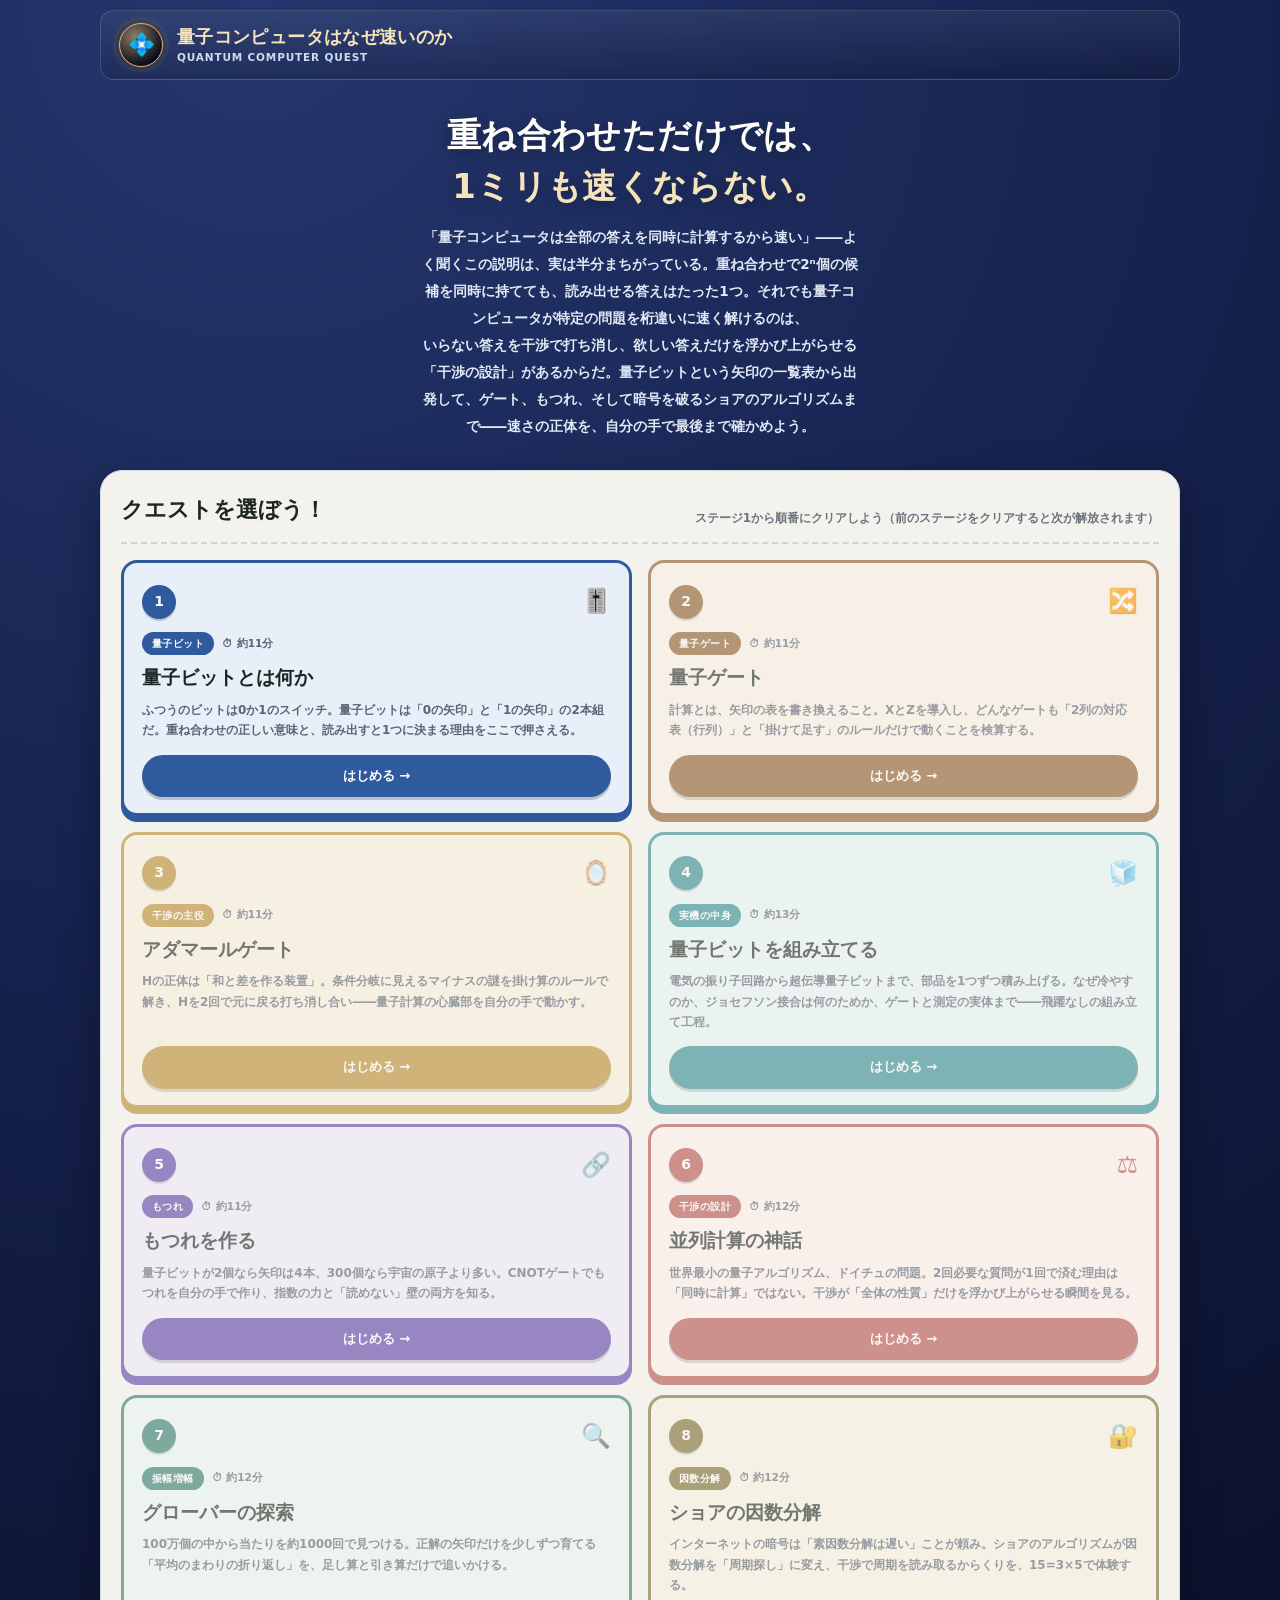
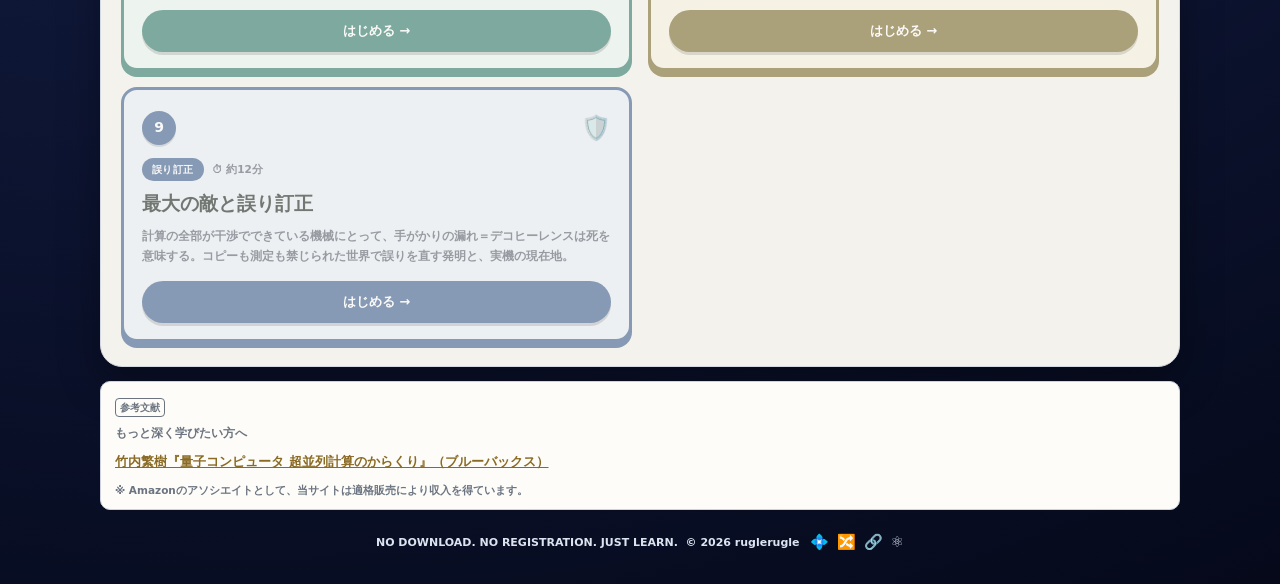
==== index.html @ 3d2bbf70 "feat: 「掛け算のルール」を確立するためSTAGE2を分割、STAGE3アダマールゲートを新設（全9ステージ） Hの説明が「0なら両方に配る、1なら片方に−」という入り口別の記述に なっており、ゲ" ====
<!DOCTYPE html>
<html lang="ja">
<head>
<meta charset="UTF-8">
<meta name="viewport" content="width=device-width, initial-scale=1.0">
<meta name="theme-color" content="#16224e">
<!-- Google tag (gtag.js) -->
<script async src="https://www.googletagmanager.com/gtag/js?id=G-9RTQCP2HXM"></script>
<script>
  window.dataLayer = window.dataLayer || [];
  function gtag(){dataLayer.push(arguments);}
  gtag('js', new Date());
  gtag('config', 'G-9RTQCP2HXM');
</script>
<title>量子コンピュータはなぜ速いのか ― 仕組みを中身から理解する 全9ステージの無料学習ゲーム</title>
<meta name="description" content="「量子コンピュータは全部の答えを同時に計算するから速い」――その説明は半分まちがい。量子ビット・量子ゲート・もつれ・ドイチュのアルゴリズム・グローバーの探索・ショアの因数分解・誤り訂正まで、速さの正体＝干渉の設計を自分の手で確かめる全9ステージの無料学習サイト。ねこ博士とうさ美が案内します。">
<link rel="canonical" href="https://ruglerugle.github.io/quantum-computer/">
<meta property="og:type" content="website">
<meta property="og:site_name" content="量子コンピュータはなぜ速いのか">
<meta property="og:locale" content="ja_JP">
<meta property="og:title" content="量子コンピュータはなぜ速いのか ― 仕組みを中身から理解する">
<meta property="og:description" content="重ね合わせただけでは速くならない。速さの正体＝干渉の設計を、量子ビットからショアの因数分解まで自分の手で確かめる全9ステージ。">
<meta property="og:url" content="https://ruglerugle.github.io/quantum-computer/">
<meta property="og:image" content="https://ruglerugle.github.io/quantum-computer/images/ogp.png">
<meta name="twitter:card" content="summary_large_image">
<link rel="icon" type="image/png" href="images/favicon.png">
<link rel="stylesheet" href="design-system.css">
<script type="application/ld+json">
{
  "@context": "https://schema.org",
  "@type": "LearningResource",
  "name": "量子コンピュータはなぜ速いのか ― 仕組みを中身から理解する",
  "alternateName": "QUANTUM COMPUTER QUEST",
  "description": "量子コンピュータの速さの正体を、量子ビット（矢印の一覧表）・量子ゲート・超伝導量子ビットの実機の仕組み・もつれ・ドイチュのアルゴリズム・グローバーの探索・ショアの因数分解・デコヒーレンスと誤り訂正まで、論理の飛躍なく導く学習サイト。全9ステージ。",
  "url": "https://ruglerugle.github.io/quantum-computer/",
  "inLanguage": "ja",
  "learningResourceType": "learning activity",
  "educationalLevel": "中学生以上",
  "teaches": "量子計算（量子ビット・重ね合わせ・量子ゲート・もつれ・量子アルゴリズム・グローバー探索・ショアの因数分解・量子誤り訂正）",
  "isAccessibleForFree": true,
  "author": { "@type": "Person", "name": "ruglerugle" }
}
</script>
</head>
<body>
<div class="shell">
  <nav class="topbar" aria-label="サイト情報">
    <span class="brand-badge" aria-hidden="true">💠</span>
    <span class="brand-copy">
      <strong>量子コンピュータはなぜ速いのか</strong>
      <small>QUANTUM COMPUTER QUEST</small>
    </span>
  </nav>

  <header class="hero">
    <div class="hero-copy">
      <h1><span class="line">重ね合わせただけでは、</span><span class="line accent">1ミリも速くならない。</span></h1>
      <p>「量子コンピュータは全部の答えを同時に計算するから速い」――よく聞くこの説明は、実は半分まちがっている。重ね合わせで2ⁿ個の候補を同時に持てても、読み出せる答えはたった1つ。それでも量子コンピュータが特定の問題を桁違いに速く解けるのは、<span class="nowrap">いらない答えを干渉で打ち消し、</span><span class="nowrap">欲しい答えだけを浮かび上がらせる</span>「干渉の設計」があるからだ。量子ビットという矢印の一覧表から出発して、ゲート、もつれ、そして暗号を破るショアのアルゴリズムまで――速さの正体を、自分の手で最後まで確かめよう。</p>
    </div>
  </header>

  <main>
    <section class="board" aria-labelledby="quest-heading">
      <div class="board-head">
        <div><h2 id="quest-heading">クエストを選ぼう！</h2></div>
        <p>ステージ1から順番にクリアしよう（前のステージをクリアすると次が解放されます）</p>
      </div>

      <div class="quest-grid">
        <a class="quest-card" href="stage1.html" data-stage="1" style="--accent:#2f5a9e;--accent-bg:#e9eff8">
          <div class="q-top"><span class="q-num">1</span><span class="q-suit" aria-hidden="true">🎚️</span></div>
          <div class="q-meta"><span class="q-tag">量子ビット</span><span class="q-time">⏱ 約11分</span></div>
          <div class="q-title">量子ビットとは何か</div>
          <p class="q-desc">ふつうのビットは0か1のスイッチ。量子ビットは「0の矢印」と「1の矢印」の2本組だ。重ね合わせの正しい意味と、読み出すと1つに決まる理由をここで押さえる。</p>
          <span class="q-cta">はじめる →</span>
        </a>

        <a class="quest-card" href="stage2.html" data-stage="2" style="--accent:#8a5a2a;--accent-bg:#f8f0e3">
          <div class="q-top"><span class="q-num">2</span><span class="q-suit" aria-hidden="true">🔀</span></div>
          <div class="q-meta"><span class="q-tag">量子ゲート</span><span class="q-time">⏱ 約11分</span></div>
          <div class="q-title">量子ゲート</div>
          <p class="q-desc">計算とは、矢印の表を書き換えること。XとZを導入し、どんなゲートも「2列の対応表（行列）」と「掛けて足す」のルールだけで動くことを検算する。</p>
          <span class="q-cta">はじめる →</span>
        </a>

        <a class="quest-card" href="stage3.html" data-stage="3" style="--accent:#b98a2e;--accent-bg:#f8f0dc">
          <div class="q-top"><span class="q-num">3</span><span class="q-suit" aria-hidden="true">🪞</span></div>
          <div class="q-meta"><span class="q-tag">干渉の主役</span><span class="q-time">⏱ 約11分</span></div>
          <div class="q-title">アダマールゲート</div>
          <p class="q-desc">Hの正体は「和と差を作る装置」。条件分岐に見えるマイナスの謎を掛け算のルールで解き、Hを2回で元に戻る打ち消し合い――量子計算の心臓部を自分の手で動かす。</p>
          <span class="q-cta">はじめる →</span>
        </a>


        <a class="quest-card" href="stage4.html" data-stage="4" style="--accent:#2f8a8f;--accent-bg:#e6f5f5">
          <div class="q-top"><span class="q-num">4</span><span class="q-suit" aria-hidden="true">🧊</span></div>
          <div class="q-meta"><span class="q-tag">実機の中身</span><span class="q-time">⏱ 約13分</span></div>
          <div class="q-title">量子ビットを組み立てる</div>
          <p class="q-desc">電気の振り子回路から超伝導量子ビットまで、部品を1つずつ積み上げる。なぜ冷やすのか、ジョセフソン接合は何のためか、ゲートと測定の実体まで――飛躍なしの組み立て工程。</p>
          <span class="q-cta">はじめる →</span>
        </a>

        <a class="quest-card" href="stage5.html" data-stage="5" style="--accent:#5b3fa6;--accent-bg:#efe9f9">
          <div class="q-top"><span class="q-num">5</span><span class="q-suit" aria-hidden="true">🔗</span></div>
          <div class="q-meta"><span class="q-tag">もつれ</span><span class="q-time">⏱ 約11分</span></div>
          <div class="q-title">もつれを作る</div>
          <p class="q-desc">量子ビットが2個なら矢印は4本、300個なら宇宙の原子より多い。CNOTゲートでもつれを自分の手で作り、指数の力と「読めない」壁の両方を知る。</p>
          <span class="q-cta">はじめる →</span>
        </a>

        <a class="quest-card" href="stage6.html" data-stage="6" style="--accent:#b5504a;--accent-bg:#fdefed">
          <div class="q-top"><span class="q-num">6</span><span class="q-suit" aria-hidden="true">⚖️</span></div>
          <div class="q-meta"><span class="q-tag">干渉の設計</span><span class="q-time">⏱ 約12分</span></div>
          <div class="q-title">並列計算の神話</div>
          <p class="q-desc">世界最小の量子アルゴリズム、ドイチュの問題。2回必要な質問が1回で済む理由は「同時に計算」ではない。干渉が「全体の性質」だけを浮かび上がらせる瞬間を見る。</p>
          <span class="q-cta">はじめる →</span>
        </a>

        <a class="quest-card" href="stage7.html" data-stage="7" style="--accent:#2f7a6b;--accent-bg:#e9f5f1">
          <div class="q-top"><span class="q-num">7</span><span class="q-suit" aria-hidden="true">🔍</span></div>
          <div class="q-meta"><span class="q-tag">振幅増幅</span><span class="q-time">⏱ 約12分</span></div>
          <div class="q-title">グローバーの探索</div>
          <p class="q-desc">100万個の中から当たりを約1000回で見つける。正解の矢印だけを少しずつ育てる「平均のまわりの折り返し」を、足し算と引き算だけで追いかける。</p>
          <span class="q-cta">はじめる →</span>
        </a>

        <a class="quest-card" href="stage8.html" data-stage="8" style="--accent:#7a6a2f;--accent-bg:#f7f3e2">
          <div class="q-top"><span class="q-num">8</span><span class="q-suit" aria-hidden="true">🔐</span></div>
          <div class="q-meta"><span class="q-tag">因数分解</span><span class="q-time">⏱ 約12分</span></div>
          <div class="q-title">ショアの因数分解</div>
          <p class="q-desc">インターネットの暗号は「素因数分解は遅い」ことが頼み。ショアのアルゴリズムが因数分解を「周期探し」に変え、干渉で周期を読み取るからくりを、15=3×5で体験する。</p>
          <span class="q-cta">はじめる →</span>
        </a>

        <a class="quest-card" href="stage9.html" data-stage="9" style="--accent:#3f6191;--accent-bg:#eaf0f8">
          <div class="q-top"><span class="q-num">9</span><span class="q-suit" aria-hidden="true">🛡️</span></div>
          <div class="q-meta"><span class="q-tag">誤り訂正</span><span class="q-time">⏱ 約12分</span></div>
          <div class="q-title">最大の敵と誤り訂正</div>
          <p class="q-desc">計算の全部が干渉でできている機械にとって、手がかりの漏れ＝デコヒーレンスは死を意味する。コピーも測定も禁じられた世界で誤りを直す発明と、実機の現在地。</p>
          <span class="q-cta">はじめる →</span>
        </a>

      </div>
    </section>

    <div id="book-recommend"></div>
  </main>

  <footer>
    <p>NO DOWNLOAD. NO REGISTRATION. JUST LEARN. &nbsp;© <span id="year"></span> ruglerugle</p>
    <div class="footer-suits" aria-hidden="true"><span>💠</span><span>🔀</span><span>🔗</span><span>⚛</span></div>
  </footer>
</div>

<script>
  document.getElementById("year").textContent = new Date().getFullYear();
</script>
<script src="js/progress.js"></script>
<script>QC.initCoverPage();</script>
</body>
</html>
---- design-system.css ----
/* ============================================================
   QUEST TEMPLATE — design system
   フェルト×クリーム紙×ゴールドを基調にした、学習クエスト系サイトの
   見た目だけを抜き出した共通デザインシステム。
   クイズ判定・進捗管理・ダイアログ内容などのロジックは含まない。
   色を変えたいときは :root の変数だけ差し替えればOK。
   ============================================================ */

*,*::before,*::after{box-sizing:border-box;margin:0;padding:0}
html{-webkit-text-size-adjust:100%;text-size-adjust:100%;scroll-behavior:smooth}
html,body{max-width:100vw;overflow-x:hidden}

:root{
  /* ベース配色（デコヒーレンスカラー：霧の青緑×オレンジ）。差し替えればテーマが丸ごと変わる */
  --bg1:#16224e;--bg2:#25376e;--bg3:#05091a;
  --paper:#f4f2ec;--paper2:#fdfcf8;--ink:#1c2622;--muted:#6b7480;--line:#ccd3de;
  --gold:#e3b563;--gold-dark:#8a6a24;--gold-light:#f5e3ba;
  --felt:#1b2a5a;--felt-dark:#070c20;
  --ok:#2f9e5c;--ok-bg:#e6f5ec;--ok-bd:#8fd1ab;
  --ng:#c8433f;--ng-bg:#fbe9e8;--ng-bd:#e79a97;
  --shadow:0 16px 40px rgba(0,0,0,.35);
  --r:10px;--r-lg:16px;
  --f:system-ui,-apple-system,"Hiragino Sans","Yu Gothic",sans-serif;
}

body{
  font-family:var(--f);color:var(--ink);font-weight:600;min-height:100vh;line-height:1.7;
  background:radial-gradient(circle at 20% 0%,var(--bg2) 0,var(--bg1) 40%,var(--bg3) 100%);
}
a{color:inherit}
button,a{-webkit-tap-highlight-color:transparent}

/* ==========================================================
   1. ページ共通シェル（内側ページ：ヘッダー＋サイドバー＋メイン）
   ========================================================== */
.app-shell{min-height:100vh;display:flex;flex-direction:column;gap:12px;padding:10px 12px 24px}

/* ヘッダー */
.game-header{display:flex;align-items:center;gap:18px;flex-wrap:wrap;color:#fff;padding:10px 16px;
  background:linear-gradient(180deg,rgba(255,255,255,.06),rgba(0,0,0,.14));border-radius:12px;border:1px solid rgba(255,255,255,.15)}
.brand{display:flex;flex-direction:column;gap:2px;min-width:220px}
/* brand-title の中にホームバッジ(アイコン)を入れると、それ自体がトップへ戻るボタンになる */
.brand-title{display:flex;align-items:center;gap:9px;font-size:22px;font-weight:950;letter-spacing:.02em;color:var(--gold);text-shadow:0 2px 0 rgba(0,0,0,.4)}
.brand-sub{font-size:12.5px;font-weight:800;color:#d9e4f5}
.head-progress-wrap{flex:1;min-width:160px;display:flex;flex-direction:column;gap:4px}
.head-progress-label{font-size:11.5px;color:#cfdcf0;font-weight:800}
.head-progress{height:14px;background:rgba(255,255,255,.18);border-radius:999px;overflow:hidden;box-shadow:inset 0 2px 4px rgba(0,0,0,.3)}
.head-progress-fill{height:100%;width:0;background:linear-gradient(90deg,#f0d9a4,var(--gold-dark));border-radius:999px;transition:width .4s}
.head-reset{padding:9px 14px;border:1.5px solid rgba(255,255,255,.55);border-radius:8px;background:rgba(0,0,0,.2);color:#fff;font-size:12.5px;font-weight:800;cursor:pointer;white-space:nowrap}
.head-reset:hover{background:rgba(255,255,255,.12)}
a.head-reset{text-decoration:none;display:inline-flex;align-items:center}
/* 円形バッジ（ブランドアイコン兼トップへ戻るボタン） */
.head-reset.home-badge{width:38px;height:38px;flex-shrink:0;padding:0;border-radius:50%;justify-content:center;background:radial-gradient(circle at 35% 30%, rgba(227,181,99,.5), rgba(5,9,26,1) 75%);border:1.5px solid var(--gold);box-shadow:0 0 0 3px rgba(0,0,0,.25),0 0 10px -2px var(--gold);font-size:18px}
.head-reset.home-badge:hover{box-shadow:0 0 0 3px rgba(0,0,0,.25),0 0 16px 0 var(--gold);background:rgba(0,0,0,.12);transform:translateY(-2px) scale(1.07)}
.header-actions{display:flex;align-items:center;gap:10px;margin-left:auto;flex-shrink:0}

/* レイアウト（サイドバー折りたたみ対応のオフキャンバス方式） */
.game-layout{display:grid;grid-template-columns:230px minmax(0,1fr);gap:14px;align-items:start;transition:grid-template-columns .25s ease}
.side-backdrop{display:none}

/* サイドバー */
.side-panel{background:linear-gradient(180deg,rgba(24,36,84,.92),rgba(5,8,24,.95));border:1px solid rgba(255,255,255,.16);
  border-radius:12px;box-shadow:var(--shadow);overflow:hidden;position:sticky;top:10px;transition:width .25s ease}
.side-head{padding:12px 14px;font-size:13px;font-weight:900;color:#eaf0fa;border-bottom:1px solid rgba(255,255,255,.14);
  display:flex;align-items:center;gap:8px;min-height:20px}
.side-head-text{white-space:nowrap}
.side-toggle{width:32px;height:28px;border:1px solid rgba(255,255,255,.28);border-radius:7px;background:rgba(255,255,255,.10);
  color:#eaf6f2;font-weight:950;font-size:16px;cursor:pointer;line-height:1;flex-shrink:0}
.side-list{display:flex;flex-direction:column}
.side-item{display:flex;align-items:center;gap:10px;padding:11px 14px;border-bottom:1px solid rgba(255,255,255,.09);
  color:#c8d4e8;cursor:pointer;user-select:none;touch-action:manipulation;min-width:0}
.side-item:hover{background:rgba(255,255,255,.06)}
.side-item.active{background:rgba(227,181,99,.22);box-shadow:inset 3px 0 0 var(--gold)}
.side-item.locked{opacity:.45;cursor:not-allowed}
.side-icon{font-size:16px;width:20px;text-align:center;flex-shrink:0}
.side-text{min-width:0}
.side-main{font-size:12.5px;font-weight:900;line-height:1.3;color:#fff;white-space:nowrap;overflow:hidden;text-overflow:ellipsis}
.side-sub{font-size:10.5px;color:#a9b8d5;margin-top:1px;white-space:nowrap;overflow:hidden;text-overflow:ellipsis}

.app-shell.side-collapsed .game-layout{grid-template-columns:64px minmax(0,1fr)}
.app-shell.side-collapsed .side-panel{width:64px}
.app-shell.side-collapsed .side-head{justify-content:center;padding:8px 6px}
.app-shell.side-collapsed .side-head-text{display:none}
.app-shell.side-collapsed .side-item{justify-content:center;padding:11px 6px}
.app-shell.side-collapsed .side-item .side-text{display:none}

@media(min-width:901px){
  .app-shell.side-collapsed .game-layout{grid-template-columns:230px minmax(0,1fr) !important}
  .app-shell.side-collapsed .side-panel{width:auto !important}
  .app-shell.side-collapsed .side-head{justify-content:space-between !important;padding:12px 14px !important}
  .app-shell.side-collapsed .side-head-text{display:block !important}
  .app-shell.side-collapsed .side-item{justify-content:flex-start !important;padding:11px 14px !important}
  .app-shell.side-collapsed .side-item .side-text{display:block !important}
}
@media(max-width:900px){
  .game-layout{grid-template-columns:64px minmax(0,1fr);gap:8px}
  .app-shell:not(.side-collapsed) .game-layout{grid-template-columns:210px minmax(0,1fr)}
  .side-panel{position:sticky;top:8px}
}
@media(max-width:700px){
  .game-layout{grid-template-columns:1fr}
  .app-shell.side-collapsed .game-layout,
  .app-shell:not(.side-collapsed) .game-layout{grid-template-columns:1fr}
  .side-panel{position:fixed;top:0;left:0;width:min(82vw,300px);height:100vh;height:100dvh;
    border-radius:0;transform:translateX(-100%);transition:transform .25s ease;
    box-shadow:10px 0 30px rgba(0,0,0,.45);overflow-y:auto;z-index:80}
  .app-shell.side-collapsed .side-panel{transform:translateX(-100%)}
  .app-shell:not(.side-collapsed) .side-panel{transform:translateX(0)}
  .side-backdrop{display:none;position:fixed;inset:0;background:rgba(6,12,18,.55);z-index:70}
  .app-shell:not(.side-collapsed) .side-backdrop{display:block}
  .game-header{padding:8px 12px}
}

/* メインエリア */
.main-area{background:var(--paper);border:1px solid #d3d9e2;border-radius:12px;padding:18px 18px 20px;box-shadow:var(--shadow);min-height:520px;min-width:0}
.chapter-head{margin-bottom:12px}
.chapter-badge{display:inline-block;background:linear-gradient(#f0dcae,#d8b169);color:#3a2c0e;border-radius:7px;
  padding:4px 11px;font-size:12px;font-weight:950;letter-spacing:.02em;margin-right:8px;box-shadow:0 2px 0 rgba(0,0,0,.15)}
.chapter-title{display:inline;font-size:20px;font-weight:950;color:#1c2f2b}
.chapter-sub{font-size:13px;color:var(--muted);margin-top:4px;font-weight:700}

/* ==========================================================
   2. キャラクター対話（吹き出し）
   .dialog-avatar.mentor / .dialog-avatar.student で色分け。
   画像を使う場合は中に <img> を入れる（object-fit:contain）。
   ========================================================== */
.dialogue-scene{display:flex;flex-direction:column;gap:8px;margin:14px 0 16px}
.dialog-row{display:grid;grid-template-columns:88px minmax(0,1fr);gap:12px;align-items:stretch;border:1px solid var(--line);background:var(--paper2);border-radius:10px;padding:10px 12px;box-shadow:0 2px 0 rgba(0,0,0,.04)}
.dialog-row.right{grid-template-columns:minmax(0,1fr) 88px}
.dialog-row.right .dialog-character{order:2}
.dialog-row.right .dialog-bubble{order:1}
.dialog-character{display:flex;flex-direction:column;align-items:center;justify-content:center;gap:0;min-width:0}
.dialog-avatar{position:relative;z-index:1;width:75px;height:96px;border-radius:10px;display:flex;align-items:center;justify-content:center;font-size:34px;box-shadow:0 3px 6px rgba(0,0,0,.18);flex-shrink:0;overflow:hidden}
.dialog-avatar.mentor{background:linear-gradient(#fde3d6,#f7c2a4)}
.dialog-avatar.student{background:linear-gradient(#dcefe9,#b9dcd0)}
.dialog-avatar img{width:100%;height:100%;object-fit:contain}
.dialog-name{position:relative;z-index:2;margin-top:-8px;padding:3px 10px;border-radius:7px;color:#fff;font-weight:900;font-size:11px;line-height:1.2;box-shadow:0 2px 0 rgba(0,0,0,.16);white-space:nowrap;text-align:center}
.dialog-name.mentor{background:linear-gradient(#f0b868,#c19a3a)}
.dialog-name.student{background:linear-gradient(#5cc2ab,#2f8f78)}
.dialog-bubble{position:relative;align-self:center;background:var(--paper);border:1px solid var(--line);border-radius:12px;padding:11px 14px;color:var(--ink);font-size:14.5px;line-height:1.75;font-weight:700;min-height:56px;align-content:center}
.dialog-bubble::before{content:"";position:absolute;left:-10px;top:50%;transform:translateY(-50%);width:0;height:0;border-top:8px solid transparent;border-bottom:8px solid transparent;border-right:10px solid var(--line)}
.dialog-bubble::after{content:"";position:absolute;left:-8px;top:50%;transform:translateY(-50%);width:0;height:0;border-top:7px solid transparent;border-bottom:7px solid transparent;border-right:9px solid var(--paper)}
.dialog-row.right .dialog-bubble::before{left:auto;right:-10px;border-right:0;border-left:10px solid var(--line)}
.dialog-row.right .dialog-bubble::after{left:auto;right:-8px;border-right:0;border-left:9px solid var(--paper)}
@media (max-width:700px){
  .dialog-row,.dialog-row.right{grid-template-columns:70px minmax(0,1fr);padding:8px;gap:8px}
  .dialog-row.right .dialog-character{order:0}
  .dialog-row.right .dialog-bubble{order:1}
  .dialog-avatar{width:59px;height:76px;font-size:27px}
  .dialog-name{font-size:9.5px;padding:3px 7px;margin-top:-6px}
  .dialog-bubble{font-size:14px;padding:9px 11px;min-height:0}
  .dialog-row.right .dialog-bubble::before{left:-10px;right:auto;border-left:0;border-right:10px solid var(--line)}
  .dialog-row.right .dialog-bubble::after{left:-8px;right:auto;border-left:0;border-right:9px solid var(--paper)}
}

/* ==========================================================
   3. ミッションボックス／ボタン／選択肢（クイズの見た目のみ。判定ロジックは含まない）
   ========================================================== */
.mission-box{background:linear-gradient(180deg,#edf6f2,#dcede5);border:1px solid #b1d2c6;border-radius:10px;padding:12px 14px;margin-bottom:14px}
.mission-label{font-size:11.5px;font-weight:950;color:#2e7060;margin-bottom:3px}
.mission-text{font-size:13.5px;color:#1a332c;font-weight:700;line-height:1.6}
.mission-status{display:inline-block;margin-top:8px;padding:3px 11px;border-radius:999px;font-size:11.5px;font-weight:900;
  background:#d6e7df;color:#2e7060}
.mission-status.ok{background:var(--ok-bg);color:var(--ok);border:1px solid var(--ok-bd)}

/* ステージクリア演出・クリアバッジ */
.stage-clear-banner{margin:18px 0 4px;text-align:center;font-size:24px;font-weight:950;color:var(--gold-dark);letter-spacing:.04em;animation:clear-pop .5s cubic-bezier(.2,1.6,.4,1)}
@keyframes clear-pop{0%{transform:scale(.3);opacity:0}100%{transform:scale(1);opacity:1}}
.quest-card.cleared::after{content:"🏅";position:absolute;top:-12px;right:-8px;font-size:26px;filter:drop-shadow(0 2px 3px rgba(0,0,0,.3))}
@media (prefers-reduced-motion:reduce){.stage-clear-banner{animation:none}}

.stage-nav{display:flex;justify-content:flex-end;gap:10px;margin-top:18px;flex-wrap:wrap}
.btn{border:1px solid #b5c3bb;background:#fff;border-radius:8px;padding:.65rem 1.2rem;font-size:13.5px;cursor:pointer;
  color:var(--ink);font-family:var(--f);font-weight:800;touch-action:manipulation;-webkit-tap-highlight-color:transparent}
.btn:hover{background:#edf3ef}
.btn:disabled{opacity:.4;cursor:not-allowed}
a.btn{text-decoration:none;display:inline-flex;align-items:center}
.btn-primary{background:linear-gradient(#d9b269,#8a6a24);border-color:#6d5518;color:#fff;box-shadow:0 3px 0 #4a3a0e}
.btn-primary:hover{opacity:.92;background:linear-gradient(#d9b269,#8a6a24)}
.btn-primary:disabled{opacity:.4;cursor:not-allowed;box-shadow:none}

.choice-list{display:flex;flex-wrap:wrap;gap:8px;margin-top:10px}
.choice-btn{border:1.5px solid #accdbf;background:#fff;border-radius:8px;padding:.55rem 1rem;font-size:14px;font-weight:800;
  cursor:pointer;color:#1f4a3c;touch-action:manipulation;text-align:left}
.choice-btn:hover{background:#ecf6f1}
.choice-btn.choice-ok{background:var(--ok-bg);border-color:var(--ok-bd);color:var(--ok)}
.choice-btn.choice-ng{background:var(--ng-bg);border-color:var(--ng-bd);color:var(--ng)}
/* 色だけに頼らない正誤表示（色覚特性への配慮） */
.choice-btn.choice-ok::before{content:"✓ "}
.choice-btn.choice-ng::before{content:"✗ "}
/* スクリーンリーダー専用テキスト */
.sr-only{position:absolute;width:1px;height:1px;padding:0;margin:-1px;overflow:hidden;clip:rect(0 0 0 0);white-space:nowrap;border:0}
.quiz-q{font-size:14.5px;font-weight:850;color:#1c2f2b;margin-top:4px}
.quiz-head{font-size:14px;font-weight:950;color:#1c2f2b;margin:18px 0 10px;padding-top:10px;border-top:1px dashed var(--line)}
.quiz-card{background:linear-gradient(180deg,#fff,var(--paper2));border:1px solid var(--line);border-radius:10px;padding:12px 14px;margin-bottom:10px}
.quiz-explain{margin-top:9px;font-size:13.5px;line-height:1.6;color:#1a332c;background:#edf6f2;border:1px solid #b1d2c6;border-radius:8px;padding:8px 10px}

/* ==========================================================
   4.5 SVG図解ボックス（relativity-quest 独自拡張）
   ========================================================== */
.diagram-box{background:var(--paper2);border:1px solid var(--line);border-radius:12px;padding:14px;margin:16px 0;text-align:center}
.diagram-box svg{max-width:min(100%,460px);height:auto}
.diagram-caption{font-size:12.5px;color:var(--muted);margin-top:8px;font-weight:700;line-height:1.6}
.formula-box{background:#edf6f2;border:1px solid #b1d2c6;border-radius:10px;padding:14px 16px;margin:12px 0;font-size:14px;line-height:1.85;color:#1a332c;font-weight:700;overflow-x:auto}
/* 各ステップは折り返しても頭が分かるよう、ぶら下げインデント＋行間で区切る */
.formula-box .step{display:block;margin-bottom:11px;padding-left:1.3em;text-indent:-1.3em;word-break:keep-all;overflow-wrap:break-word}
.formula-box .step.multi{padding-left:0;text-indent:0}
.formula-box .step.multi .item{display:inline-block;max-width:100%;padding-left:1.3em;text-indent:-1.3em;word-break:keep-all;overflow-wrap:break-word}
.formula-box .step:last-child{margin-bottom:0}
/* 折り返しても項目の切れ目が分かるよう、2つめ以降に区切り線を引く */
.formula-box .step + .step{border-top:1px dashed #c0dbd0;padding-top:11px}
/* 途中で割れると読めなくなる項だけ、折り返しを禁じる */
.formula-box .nw{white-space:nowrap}
/* 幅の狭い画面では、見出しと式を別の行に分ける */
.formula-box br.wbr{display:none}
@media(max-width:480px){ .formula-box br.wbr{display:inline} }
@media(max-width:480px){
  .formula-box{font-size:13.5px;padding:12px 13px;line-height:1.8}
  .formula-box .step{margin-bottom:12px}
  .app-shell.side-collapsed{padding-left:0;padding-right:0}
  .app-shell.side-collapsed .main-area{padding-left:8px;padding-right:8px;border-left:none;border-right:none;border-radius:0}
}

/* ==========================================================
   5. 終了画面／外部リンク案内
   ========================================================== */
#book-recommend{margin-top:14px;background:var(--paper2);border:1px solid var(--line);border-radius:10px;padding:10px 14px;box-shadow:0 2px 0 rgba(0,0,0,.04)}
#book-recommend:empty{display:none}
.book-recommend-label{display:inline-block;font-size:10px;font-weight:900;color:var(--muted);border:1px solid var(--muted);border-radius:4px;padding:0 4px;margin:0 0 6px}
.book-recommend-body{display:flex;align-items:center;gap:12px}
.book-recommend-lead{font-size:12px;color:var(--muted);margin:0 0 4px;font-weight:700}
#book-recommend a{font-size:13px;color:var(--gold-dark);font-weight:900;text-decoration:underline}
.book-recommend-note{margin-top:7px;font-size:10.5px;color:var(--muted);font-weight:700}

.recap-list{display:flex;flex-direction:column;gap:10px;margin:4px 0 8px}
.recap-item{display:flex;align-items:flex-start;gap:12px;padding:12px 14px;background:var(--paper2);border:1px solid var(--line);border-radius:10px}
.recap-num{flex-shrink:0;width:26px;height:26px;border-radius:50%;background:linear-gradient(#d9b269,#8a6a24);color:#fff;font-weight:900;font-size:12px;display:flex;align-items:center;justify-content:center;margin-top:1px}
.recap-body{font-size:13px;line-height:1.7}
.recap-title{font-weight:900;color:var(--ink)}
.recap-desc{color:var(--muted);font-weight:700}
.complete-actions{display:flex;gap:12px;flex-wrap:wrap;justify-content:center;margin-top:20px}

/* ==========================================================
   6. トップ（ポータル）ページ：ヒーロー＋クエストカード
   ========================================================== */
.shell{width:min(1080px,calc(100% - 32px));margin:0 auto;padding:10px 0 28px}

.topbar{display:flex;align-items:center;gap:14px;flex-wrap:wrap;color:#fff;padding:12px 18px;margin-bottom:16px;
  background:linear-gradient(180deg,rgba(255,255,255,.06),rgba(0,0,0,.14));border-radius:14px;border:1px solid rgba(255,255,255,.15)}
.brand-badge{width:44px;height:44px;flex-shrink:0;border-radius:50%;display:flex;align-items:center;justify-content:center;font-size:22px;
  background:radial-gradient(circle at 35% 30%,rgba(227,181,99,.55),rgba(5,9,26,1) 75%);border:1.5px solid var(--gold);
  box-shadow:0 0 0 3px rgba(0,0,0,.25),0 0 10px -2px var(--gold)}
.brand-copy{display:flex;flex-direction:column;line-height:1.25}
.brand-copy strong{font-size:18px;font-weight:900;letter-spacing:.02em;color:var(--gold-light)}
.brand-copy small{margin-top:2px;font-size:10.5px;font-weight:800;letter-spacing:.08em;color:#cfdcf0}

.hero{position:relative;display:flex;align-items:flex-end;justify-content:center;gap:18px;padding:14px 10px 10px;text-align:center}
.hero-mascot{width:104px;height:auto;flex-shrink:0;filter:drop-shadow(0 10px 14px rgba(0,0,0,.35))}
.hero-copy{max-width:560px}
.hero h1{color:#fffdf7;font-size:clamp(22px,4.6vw,34px);font-weight:900;line-height:1.5;letter-spacing:.01em;
  text-shadow:0 4px 16px rgba(0,0,0,.3)}
.hero h1 .line{display:block}
.hero h1 .accent{color:var(--gold-light)}
.hero p{max-width:440px;margin:12px auto 0;color:#e2e9f5;font-size:13.5px;font-weight:700;line-height:2}
.nowrap{white-space:nowrap}

.board{margin-top:20px;padding:20px 20px 24px;background:var(--paper);border:1px solid #d3d9e2;border-radius:22px;box-shadow:var(--shadow)}
.board-head{display:flex;align-items:flex-end;justify-content:space-between;gap:16px;flex-wrap:wrap;margin-bottom:16px;
  padding-bottom:14px;border-bottom:2.5px dashed var(--line)}
.board-head h2{font-size:22px;font-weight:900;color:var(--ink)}
.board-head p{font-size:12px;font-weight:700;color:var(--muted)}

.quest-grid{display:grid;grid-template-columns:repeat(2,minmax(0,1fr));gap:16px}
.quest-card{
  --accent:var(--gold-dark);--accent-bg:#f2ede0;
  position:relative;display:flex;flex-direction:column;gap:10px;padding:18px 18px 16px;
  border-radius:var(--r-lg);border:3px solid var(--accent);background:var(--accent-bg);
  color:var(--ink);text-decoration:none;box-shadow:0 6px 0 var(--accent);
  transition:transform .16s ease,box-shadow .16s ease;
}
.quest-card:hover,.quest-card:focus-visible{transform:translateY(-3px);box-shadow:0 9px 0 var(--accent);outline:none}
.quest-card:active{transform:translateY(3px);box-shadow:0 2px 0 var(--accent)}
.quest-card.locked{opacity:.6;cursor:default;box-shadow:0 6px 0 var(--accent)}
.quest-card.locked:hover{transform:none;box-shadow:0 6px 0 var(--accent)}

.q-top{display:flex;align-items:center;gap:10px}
.q-num{width:34px;height:34px;flex-shrink:0;border-radius:50%;display:flex;align-items:center;justify-content:center;
  background:var(--accent);color:#fff;font-weight:900;font-size:14px;box-shadow:0 2px 0 rgba(0,0,0,.18)}
.q-suit{margin-left:auto;font-size:24px;color:var(--accent)}
.q-title{font-size:19px;font-weight:900;line-height:1.3}
.q-meta{display:flex;align-items:center;gap:8px;flex-wrap:wrap}
.q-tag{display:inline-block;width:fit-content;padding:3px 10px;border-radius:999px;background:var(--accent);color:#fff;
  font-size:10px;font-weight:900;letter-spacing:.04em}
.q-time{font-size:10.5px;font-weight:800;color:#5c6472}
.q-desc{font-size:12px;font-weight:700;color:#5c6472;line-height:1.7;flex:1}
.q-cta{margin-top:4px;display:inline-flex;align-items:center;justify-content:center;gap:6px;padding:10px 0;border-radius:999px;
  background:var(--accent);color:#fff;font-size:13px;font-weight:900;box-shadow:0 3px 0 rgba(0,0,0,.2)}

footer{margin-top:20px;display:flex;flex-wrap:wrap;align-items:center;justify-content:center;gap:10px;
  color:#dce4f0;font-size:11px;font-weight:700;text-align:center}
.footer-suits{display:flex;gap:8px;font-size:15px;color:#cfd8e6}

@media (max-width:780px){
  .hero-mascot{display:none}
  .hero h1{font-size:clamp(17px,5.6vw,32px)}
}
@media (max-width:760px){
  .quest-grid{grid-template-columns:1fr}
  .hero{gap:8px;padding-top:10px}
  .board{padding:16px 14px 18px;border-radius:18px}
}
@media (prefers-reduced-motion:reduce){
  html{scroll-behavior:auto}
  *,*::before,*::after{transition-duration:.01ms!important}
}
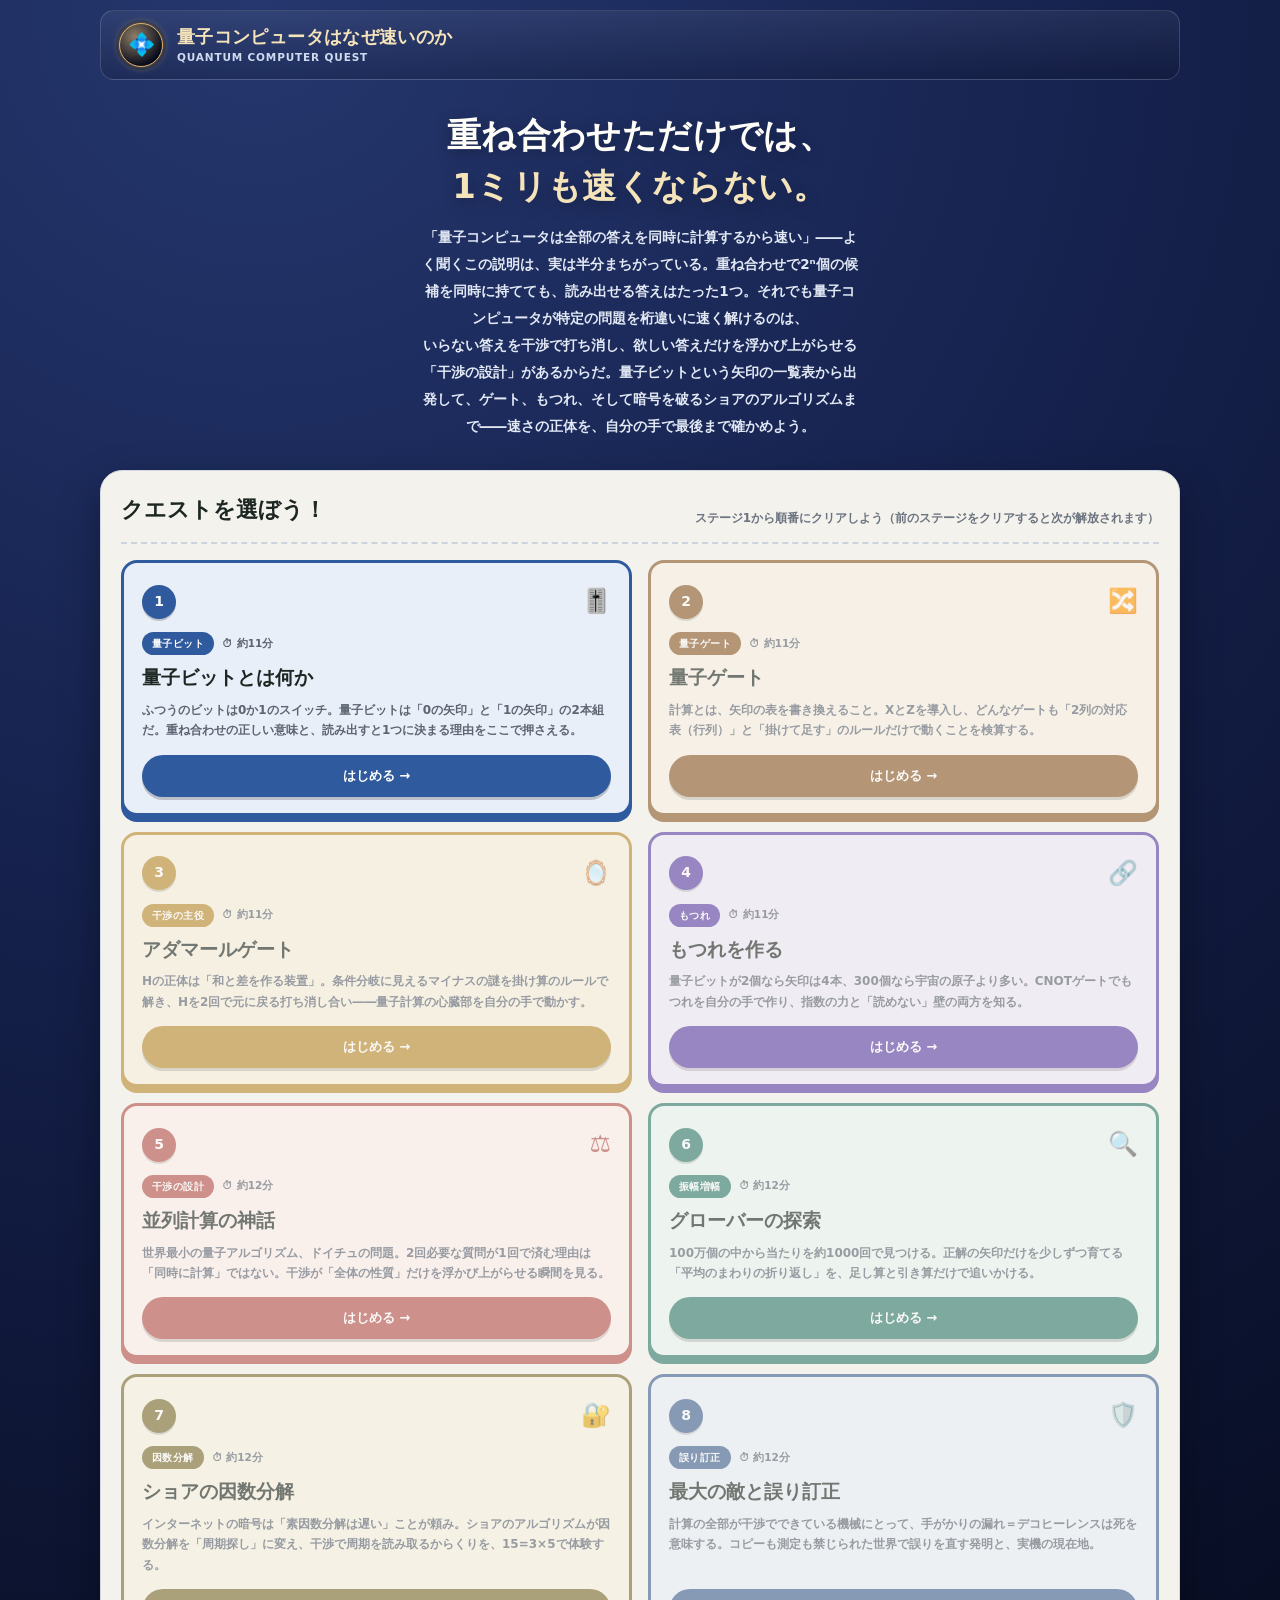
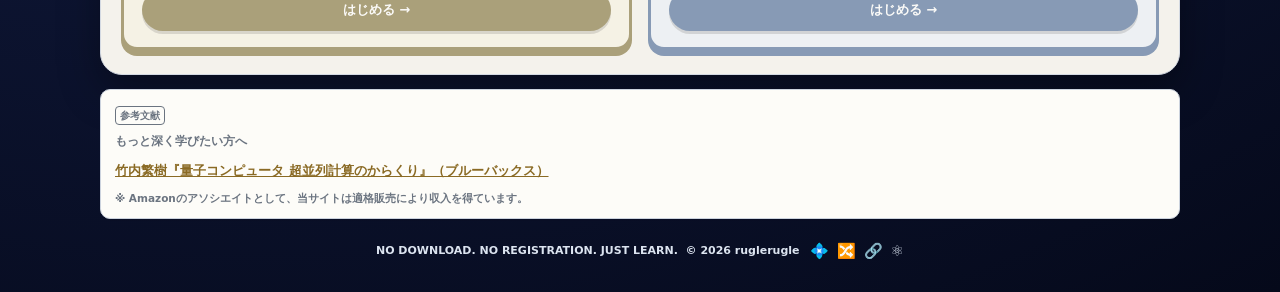
==== commit 5ade8df3: "refactor: 実機ステージを削除し9→8ステージ化・バグ修正・リンク接続 旧stage4「量子ビットを組み立てる」を削除しquantum-hardwareに全面委譲 （旧stage5〜9を新4〜" ====
--- a/index.html
+++ b/index.html
@@ -12,14 +12,14 @@
   gtag('js', new Date());
   gtag('config', 'G-9RTQCP2HXM');
 </script>
-<title>量子コンピュータはなぜ速いのか ― 仕組みを中身から理解する 全9ステージの無料学習ゲーム</title>
-<meta name="description" content="「量子コンピュータは全部の答えを同時に計算するから速い」――その説明は半分まちがい。量子ビット・量子ゲート・もつれ・ドイチュのアルゴリズム・グローバーの探索・ショアの因数分解・誤り訂正まで、速さの正体＝干渉の設計を自分の手で確かめる全9ステージの無料学習サイト。ねこ博士とうさ美が案内します。">
+<title>量子コンピュータはなぜ速いのか ― 仕組みを中身から理解する 全8ステージの無料学習ゲーム</title>
+<meta name="description" content="「量子コンピュータは全部の答えを同時に計算するから速い」――その説明は半分まちがい。量子ビット・量子ゲート・もつれ・ドイチュのアルゴリズム・グローバーの探索・ショアの因数分解・誤り訂正まで、速さの正体＝干渉の設計を自分の手で確かめる全8ステージの無料学習サイト。ねこ博士とうさ美が案内します。">
 <link rel="canonical" href="https://ruglerugle.github.io/quantum-computer/">
 <meta property="og:type" content="website">
 <meta property="og:site_name" content="量子コンピュータはなぜ速いのか">
 <meta property="og:locale" content="ja_JP">
 <meta property="og:title" content="量子コンピュータはなぜ速いのか ― 仕組みを中身から理解する">
-<meta property="og:description" content="重ね合わせただけでは速くならない。速さの正体＝干渉の設計を、量子ビットからショアの因数分解まで自分の手で確かめる全9ステージ。">
+<meta property="og:description" content="重ね合わせただけでは速くならない。速さの正体＝干渉の設計を、量子ビットからショアの因数分解まで自分の手で確かめる全8ステージ。">
 <meta property="og:url" content="https://ruglerugle.github.io/quantum-computer/">
 <meta property="og:image" content="https://ruglerugle.github.io/quantum-computer/images/ogp.png">
 <meta name="twitter:card" content="summary_large_image">
@@ -31,7 +31,7 @@
   "@type": "LearningResource",
   "name": "量子コンピュータはなぜ速いのか ― 仕組みを中身から理解する",
   "alternateName": "QUANTUM COMPUTER QUEST",
-  "description": "量子コンピュータの速さの正体を、量子ビット（矢印の一覧表）・量子ゲート・超伝導量子ビットの実機の仕組み・もつれ・ドイチュのアルゴリズム・グローバーの探索・ショアの因数分解・デコヒーレンスと誤り訂正まで、論理の飛躍なく導く学習サイト。全9ステージ。",
+  "description": "量子コンピュータの速さの正体を、量子ビット（矢印の一覧表）・量子ゲート・もつれ・ドイチュのアルゴリズム・グローバーの探索・ショアの因数分解・デコヒーレンスと誤り訂正まで、論理の飛躍なく導く学習サイト。全8ステージ。",
   "url": "https://ruglerugle.github.io/quantum-computer/",
   "inLanguage": "ja",
   "learningResourceType": "learning activity",
@@ -92,48 +92,40 @@
         </a>
 
 
-        <a class="quest-card" href="stage4.html" data-stage="4" style="--accent:#2f8a8f;--accent-bg:#e6f5f5">
-          <div class="q-top"><span class="q-num">4</span><span class="q-suit" aria-hidden="true">🧊</span></div>
-          <div class="q-meta"><span class="q-tag">実機の中身</span><span class="q-time">⏱ 約13分</span></div>
-          <div class="q-title">量子ビットを組み立てる</div>
-          <p class="q-desc">電気の振り子回路から超伝導量子ビットまで、部品を1つずつ積み上げる。なぜ冷やすのか、ジョセフソン接合は何のためか、ゲートと測定の実体まで――飛躍なしの組み立て工程。</p>
-          <span class="q-cta">はじめる →</span>
-        </a>
-
-        <a class="quest-card" href="stage5.html" data-stage="5" style="--accent:#5b3fa6;--accent-bg:#efe9f9">
-          <div class="q-top"><span class="q-num">5</span><span class="q-suit" aria-hidden="true">🔗</span></div>
+        <a class="quest-card" href="stage4.html" data-stage="4" style="--accent:#5b3fa6;--accent-bg:#efe9f9">
+          <div class="q-top"><span class="q-num">4</span><span class="q-suit" aria-hidden="true">🔗</span></div>
           <div class="q-meta"><span class="q-tag">もつれ</span><span class="q-time">⏱ 約11分</span></div>
           <div class="q-title">もつれを作る</div>
           <p class="q-desc">量子ビットが2個なら矢印は4本、300個なら宇宙の原子より多い。CNOTゲートでもつれを自分の手で作り、指数の力と「読めない」壁の両方を知る。</p>
           <span class="q-cta">はじめる →</span>
         </a>
 
-        <a class="quest-card" href="stage6.html" data-stage="6" style="--accent:#b5504a;--accent-bg:#fdefed">
-          <div class="q-top"><span class="q-num">6</span><span class="q-suit" aria-hidden="true">⚖️</span></div>
+        <a class="quest-card" href="stage5.html" data-stage="5" style="--accent:#b5504a;--accent-bg:#fdefed">
+          <div class="q-top"><span class="q-num">5</span><span class="q-suit" aria-hidden="true">⚖️</span></div>
           <div class="q-meta"><span class="q-tag">干渉の設計</span><span class="q-time">⏱ 約12分</span></div>
           <div class="q-title">並列計算の神話</div>
           <p class="q-desc">世界最小の量子アルゴリズム、ドイチュの問題。2回必要な質問が1回で済む理由は「同時に計算」ではない。干渉が「全体の性質」だけを浮かび上がらせる瞬間を見る。</p>
           <span class="q-cta">はじめる →</span>
         </a>
 
-        <a class="quest-card" href="stage7.html" data-stage="7" style="--accent:#2f7a6b;--accent-bg:#e9f5f1">
-          <div class="q-top"><span class="q-num">7</span><span class="q-suit" aria-hidden="true">🔍</span></div>
+        <a class="quest-card" href="stage6.html" data-stage="6" style="--accent:#2f7a6b;--accent-bg:#e9f5f1">
+          <div class="q-top"><span class="q-num">6</span><span class="q-suit" aria-hidden="true">🔍</span></div>
           <div class="q-meta"><span class="q-tag">振幅増幅</span><span class="q-time">⏱ 約12分</span></div>
           <div class="q-title">グローバーの探索</div>
           <p class="q-desc">100万個の中から当たりを約1000回で見つける。正解の矢印だけを少しずつ育てる「平均のまわりの折り返し」を、足し算と引き算だけで追いかける。</p>
           <span class="q-cta">はじめる →</span>
         </a>
 
-        <a class="quest-card" href="stage8.html" data-stage="8" style="--accent:#7a6a2f;--accent-bg:#f7f3e2">
-          <div class="q-top"><span class="q-num">8</span><span class="q-suit" aria-hidden="true">🔐</span></div>
+        <a class="quest-card" href="stage7.html" data-stage="7" style="--accent:#7a6a2f;--accent-bg:#f7f3e2">
+          <div class="q-top"><span class="q-num">7</span><span class="q-suit" aria-hidden="true">🔐</span></div>
           <div class="q-meta"><span class="q-tag">因数分解</span><span class="q-time">⏱ 約12分</span></div>
           <div class="q-title">ショアの因数分解</div>
           <p class="q-desc">インターネットの暗号は「素因数分解は遅い」ことが頼み。ショアのアルゴリズムが因数分解を「周期探し」に変え、干渉で周期を読み取るからくりを、15=3×5で体験する。</p>
           <span class="q-cta">はじめる →</span>
         </a>
 
-        <a class="quest-card" href="stage9.html" data-stage="9" style="--accent:#3f6191;--accent-bg:#eaf0f8">
-          <div class="q-top"><span class="q-num">9</span><span class="q-suit" aria-hidden="true">🛡️</span></div>
+        <a class="quest-card" href="stage8.html" data-stage="8" style="--accent:#3f6191;--accent-bg:#eaf0f8">
+          <div class="q-top"><span class="q-num">8</span><span class="q-suit" aria-hidden="true">🛡️</span></div>
           <div class="q-meta"><span class="q-tag">誤り訂正</span><span class="q-time">⏱ 約12分</span></div>
           <div class="q-title">最大の敵と誤り訂正</div>
           <p class="q-desc">計算の全部が干渉でできている機械にとって、手がかりの漏れ＝デコヒーレンスは死を意味する。コピーも測定も禁じられた世界で誤りを直す発明と、実機の現在地。</p>
--- a/design-system.css
+++ b/design-system.css
@@ -201,6 +201,8 @@
 .diagram-box{background:var(--paper2);border:1px solid var(--line);border-radius:12px;padding:14px;margin:16px 0;text-align:center}
 .diagram-box svg{max-width:min(100%,460px);height:auto}
 .diagram-caption{font-size:12.5px;color:var(--muted);margin-top:8px;font-weight:700;line-height:1.6}
+/* シミュレータ操作列のラベル（各ステージの .anim-ctrl 内で共通に使う） */
+.anim-ctrl .ctrl-label{font-size:11px;color:var(--muted);font-weight:700}
 .formula-box{background:#edf6f2;border:1px solid #b1d2c6;border-radius:10px;padding:14px 16px;margin:12px 0;font-size:14px;line-height:1.85;color:#1a332c;font-weight:700;overflow-x:auto}
 /* 各ステップは折り返しても頭が分かるよう、ぶら下げインデント＋行間で区切る */
 .formula-box .step{display:block;margin-bottom:11px;padding-left:1.3em;text-indent:-1.3em;word-break:keep-all;overflow-wrap:break-word}
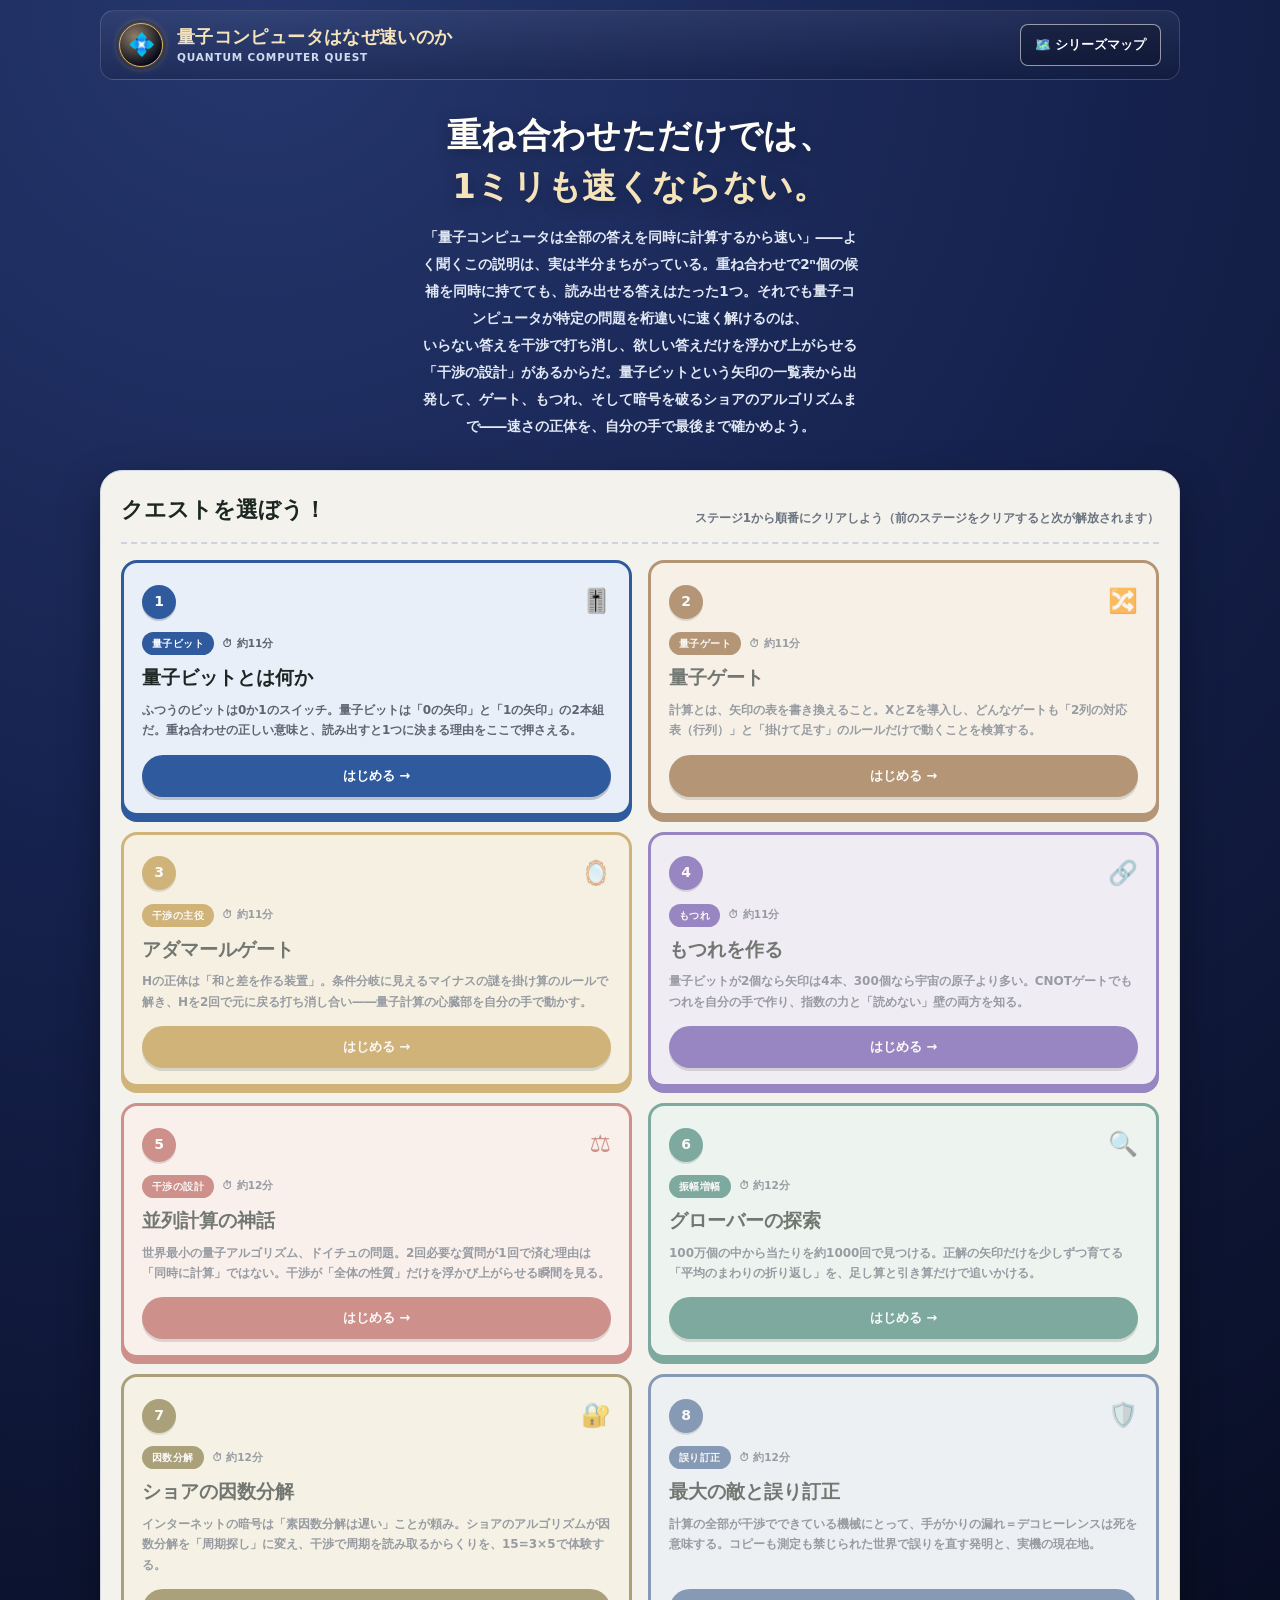
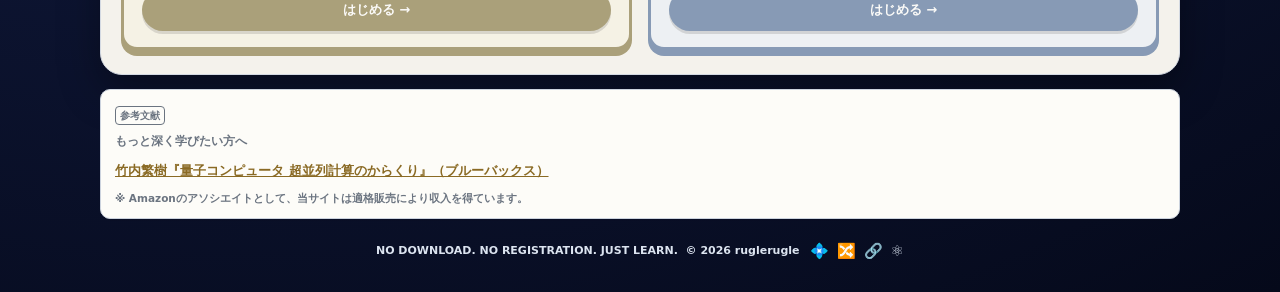
==== commit a444fb50: "feat: 全ページのヘッダーにシリーズマップへ戻るリンクを追加 Co-Authored-By: Claude Fable 5 <noreply@anthropic.com>" ====
--- a/index.html
+++ b/index.html
@@ -14,14 +14,14 @@
 </script>
 <title>量子コンピュータはなぜ速いのか ― 仕組みを中身から理解する 全8ステージの無料学習ゲーム</title>
 <meta name="description" content="「量子コンピュータは全部の答えを同時に計算するから速い」――その説明は半分まちがい。量子ビット・量子ゲート・もつれ・ドイチュのアルゴリズム・グローバーの探索・ショアの因数分解・誤り訂正まで、速さの正体＝干渉の設計を自分の手で確かめる全8ステージの無料学習サイト。ねこ博士とうさ美が案内します。">
-<link rel="canonical" href="https://ruglerugle.github.io/quantum-computer/">
+<link rel="canonical" href="https://quantum-mechanics.habatakijuku.com/quantum-computer/">
 <meta property="og:type" content="website">
 <meta property="og:site_name" content="量子コンピュータはなぜ速いのか">
 <meta property="og:locale" content="ja_JP">
 <meta property="og:title" content="量子コンピュータはなぜ速いのか ― 仕組みを中身から理解する">
 <meta property="og:description" content="重ね合わせただけでは速くならない。速さの正体＝干渉の設計を、量子ビットからショアの因数分解まで自分の手で確かめる全8ステージ。">
-<meta property="og:url" content="https://ruglerugle.github.io/quantum-computer/">
-<meta property="og:image" content="https://ruglerugle.github.io/quantum-computer/images/ogp.png">
+<meta property="og:url" content="https://quantum-mechanics.habatakijuku.com/quantum-computer/">
+<meta property="og:image" content="https://quantum-mechanics.habatakijuku.com/quantum-computer/images/ogp.png">
 <meta name="twitter:card" content="summary_large_image">
 <link rel="icon" type="image/png" href="images/favicon.png">
 <link rel="stylesheet" href="design-system.css">
@@ -32,7 +32,7 @@
   "name": "量子コンピュータはなぜ速いのか ― 仕組みを中身から理解する",
   "alternateName": "QUANTUM COMPUTER QUEST",
   "description": "量子コンピュータの速さの正体を、量子ビット（矢印の一覧表）・量子ゲート・もつれ・ドイチュのアルゴリズム・グローバーの探索・ショアの因数分解・デコヒーレンスと誤り訂正まで、論理の飛躍なく導く学習サイト。全8ステージ。",
-  "url": "https://ruglerugle.github.io/quantum-computer/",
+  "url": "https://quantum-mechanics.habatakijuku.com/quantum-computer/",
   "inLanguage": "ja",
   "learningResourceType": "learning activity",
   "educationalLevel": "中学生以上",
@@ -50,6 +50,7 @@
       <strong>量子コンピュータはなぜ速いのか</strong>
       <small>QUANTUM COMPUTER QUEST</small>
     </span>
+    <a class="head-reset" style="margin-left:auto" href="https://quantum-mechanics.habatakijuku.com/" title="量子クエスト集（シリーズマップ）へ">🗺️ シリーズマップ</a>
   </nav>
 
   <header class="hero">
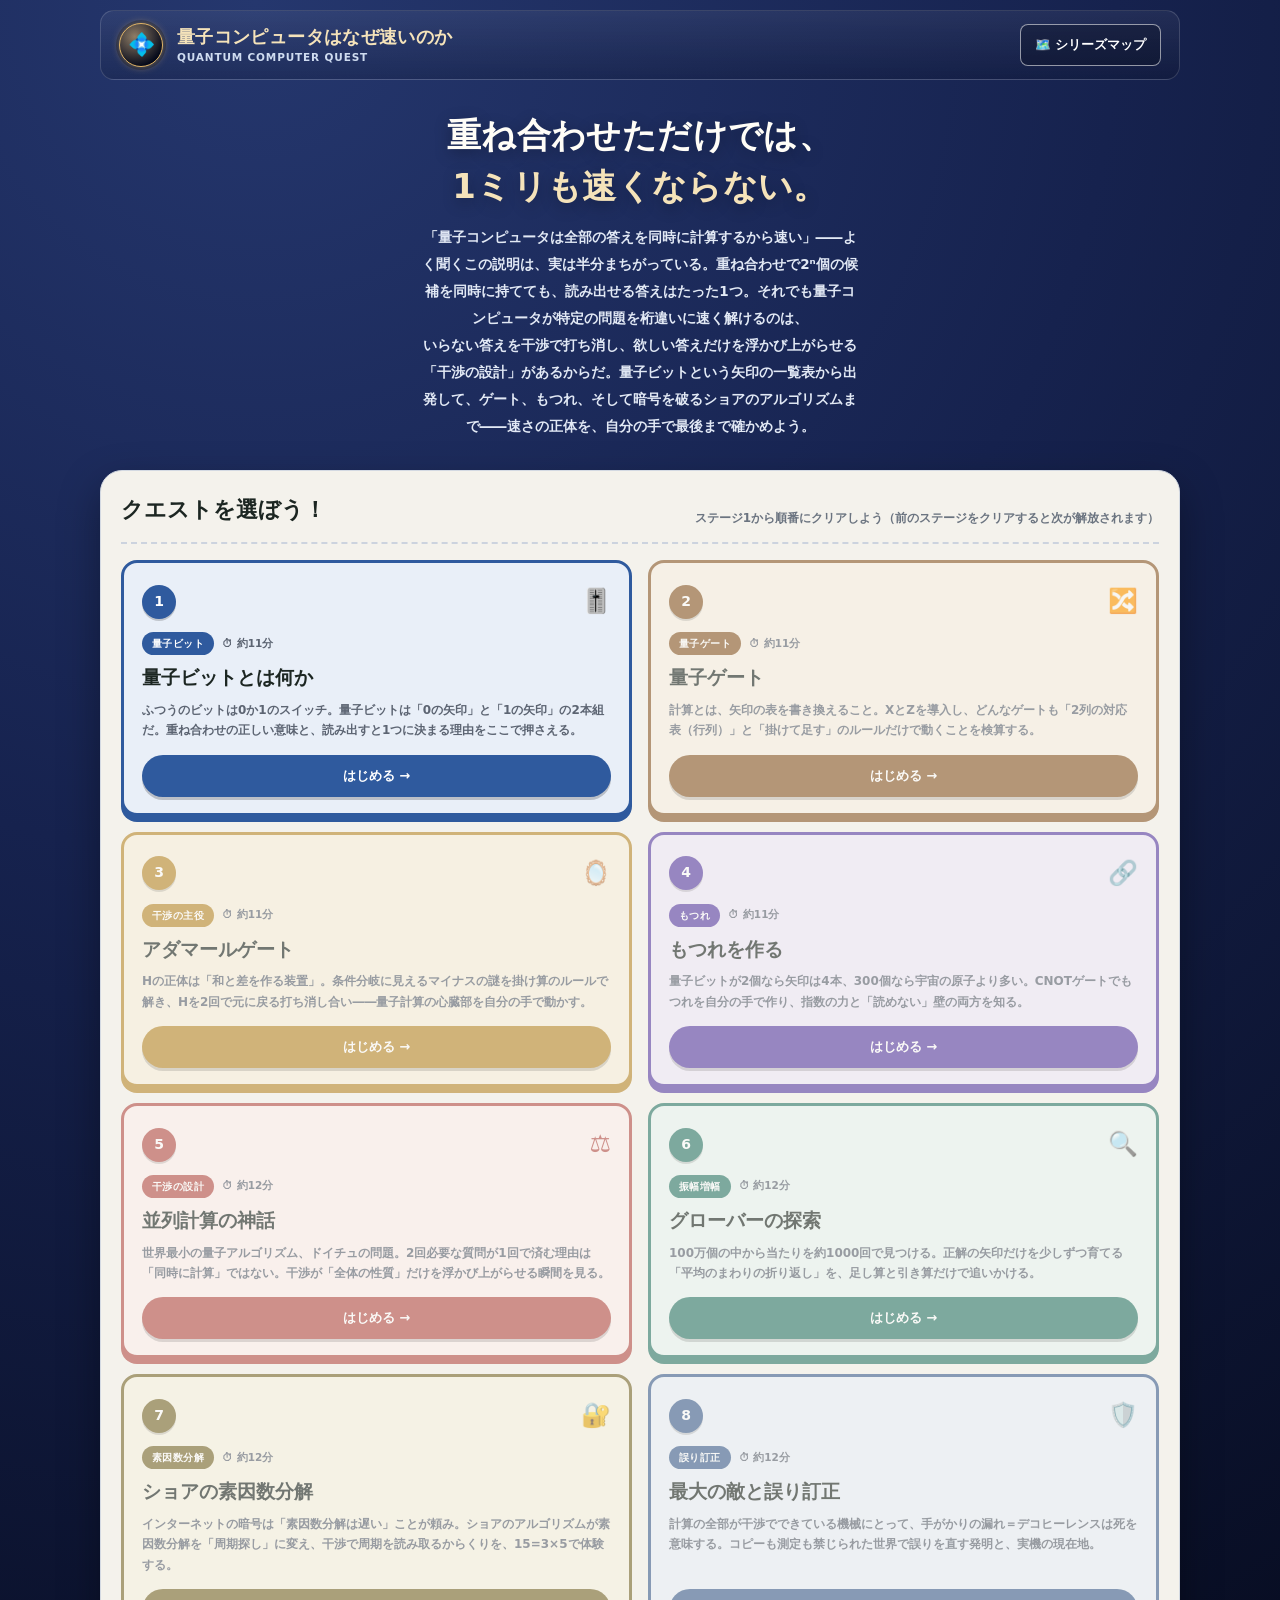
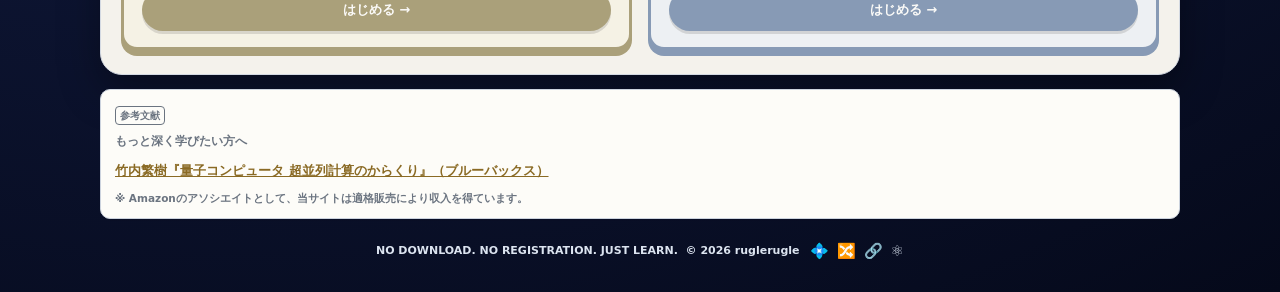
==== commit 645975fc: "fix: ショアのアルゴリズムの説明を「因数分解」から「素因数分解」に統一 Co-Authored-By: Claude Fable 5.1 <noreply@anthropic.com>" ====
--- a/index.html
+++ b/index.html
@@ -13,15 +13,17 @@
   gtag('config', 'G-9RTQCP2HXM');
 </script>
 <title>量子コンピュータはなぜ速いのか ― 仕組みを中身から理解する 全8ステージの無料学習ゲーム</title>
-<meta name="description" content="「量子コンピュータは全部の答えを同時に計算するから速い」――その説明は半分まちがい。量子ビット・量子ゲート・もつれ・ドイチュのアルゴリズム・グローバーの探索・ショアの因数分解・誤り訂正まで、速さの正体＝干渉の設計を自分の手で確かめる全8ステージの無料学習サイト。ねこ博士とうさ美が案内します。">
+<meta name="description" content="「量子コンピュータは全部の答えを同時に計算するから速い」――その説明は半分まちがい。量子ビット・量子ゲート・もつれ・ドイチュのアルゴリズム・グローバーの探索・ショアの素因数分解・誤り訂正まで、速さの正体＝干渉の設計を自分の手で確かめる全8ステージの無料学習サイト。ねこ博士とうさ美が案内します。">
 <link rel="canonical" href="https://quantum-mechanics.habatakijuku.com/quantum-computer/">
 <meta property="og:type" content="website">
 <meta property="og:site_name" content="量子コンピュータはなぜ速いのか">
 <meta property="og:locale" content="ja_JP">
 <meta property="og:title" content="量子コンピュータはなぜ速いのか ― 仕組みを中身から理解する">
-<meta property="og:description" content="重ね合わせただけでは速くならない。速さの正体＝干渉の設計を、量子ビットからショアの因数分解まで自分の手で確かめる全8ステージ。">
+<meta property="og:description" content="重ね合わせただけでは速くならない。速さの正体＝干渉の設計を、量子ビットからショアの素因数分解まで自分の手で確かめる全8ステージ。">
 <meta property="og:url" content="https://quantum-mechanics.habatakijuku.com/quantum-computer/">
 <meta property="og:image" content="https://quantum-mechanics.habatakijuku.com/quantum-computer/images/ogp.png">
+<meta property="og:image:width" content="1200">
+<meta property="og:image:height" content="630">
 <meta name="twitter:card" content="summary_large_image">
 <link rel="icon" type="image/png" href="images/favicon.png">
 <link rel="stylesheet" href="design-system.css">
@@ -31,12 +33,12 @@
   "@type": "LearningResource",
   "name": "量子コンピュータはなぜ速いのか ― 仕組みを中身から理解する",
   "alternateName": "QUANTUM COMPUTER QUEST",
-  "description": "量子コンピュータの速さの正体を、量子ビット（矢印の一覧表）・量子ゲート・もつれ・ドイチュのアルゴリズム・グローバーの探索・ショアの因数分解・デコヒーレンスと誤り訂正まで、論理の飛躍なく導く学習サイト。全8ステージ。",
+  "description": "量子コンピュータの速さの正体を、量子ビット（矢印の一覧表）・量子ゲート・もつれ・ドイチュのアルゴリズム・グローバーの探索・ショアの素因数分解・デコヒーレンスと誤り訂正まで、論理の飛躍なく導く学習サイト。全8ステージ。",
   "url": "https://quantum-mechanics.habatakijuku.com/quantum-computer/",
   "inLanguage": "ja",
   "learningResourceType": "learning activity",
   "educationalLevel": "中学生以上",
-  "teaches": "量子計算（量子ビット・重ね合わせ・量子ゲート・もつれ・量子アルゴリズム・グローバー探索・ショアの因数分解・量子誤り訂正）",
+  "teaches": "量子計算（量子ビット・重ね合わせ・量子ゲート・もつれ・量子アルゴリズム・グローバー探索・ショアの素因数分解・量子誤り訂正）",
   "isAccessibleForFree": true,
   "author": { "@type": "Person", "name": "ruglerugle" }
 }
@@ -119,9 +121,9 @@
 
         <a class="quest-card" href="stage7.html" data-stage="7" style="--accent:#7a6a2f;--accent-bg:#f7f3e2">
           <div class="q-top"><span class="q-num">7</span><span class="q-suit" aria-hidden="true">🔐</span></div>
-          <div class="q-meta"><span class="q-tag">因数分解</span><span class="q-time">⏱ 約12分</span></div>
-          <div class="q-title">ショアの因数分解</div>
-          <p class="q-desc">インターネットの暗号は「素因数分解は遅い」ことが頼み。ショアのアルゴリズムが因数分解を「周期探し」に変え、干渉で周期を読み取るからくりを、15=3×5で体験する。</p>
+          <div class="q-meta"><span class="q-tag">素因数分解</span><span class="q-time">⏱ 約12分</span></div>
+          <div class="q-title">ショアの素因数分解</div>
+          <p class="q-desc">インターネットの暗号は「素因数分解は遅い」ことが頼み。ショアのアルゴリズムが素因数分解を「周期探し」に変え、干渉で周期を読み取るからくりを、15=3×5で体験する。</p>
           <span class="q-cta">はじめる →</span>
         </a>
 
--- a/design-system.css
+++ b/design-system.css
@@ -116,7 +116,7 @@
 .chapter-head{margin-bottom:12px}
 .chapter-badge{display:inline-block;background:linear-gradient(#f0dcae,#d8b169);color:#3a2c0e;border-radius:7px;
   padding:4px 11px;font-size:12px;font-weight:950;letter-spacing:.02em;margin-right:8px;box-shadow:0 2px 0 rgba(0,0,0,.15)}
-.chapter-title{display:inline;font-size:20px;font-weight:950;color:#1c2f2b}
+.chapter-title{display:inline;margin:0;font-size:20px;font-weight:950;color:#1c2f2b}
 .chapter-sub{font-size:13px;color:var(--muted);margin-top:4px;font-weight:700}
 
 /* ==========================================================
@@ -183,6 +183,7 @@
 .choice-btn{border:1.5px solid #accdbf;background:#fff;border-radius:8px;padding:.55rem 1rem;font-size:14px;font-weight:800;
   cursor:pointer;color:#1f4a3c;touch-action:manipulation;text-align:left}
 .choice-btn:hover{background:#ecf6f1}
+.choice-btn[aria-disabled="true"]{cursor:default}
 .choice-btn.choice-ok{background:var(--ok-bg);border-color:var(--ok-bd);color:var(--ok)}
 .choice-btn.choice-ng{background:var(--ng-bg);border-color:var(--ng-bd);color:var(--ng)}
 /* 色だけに頼らない正誤表示（色覚特性への配慮） */
